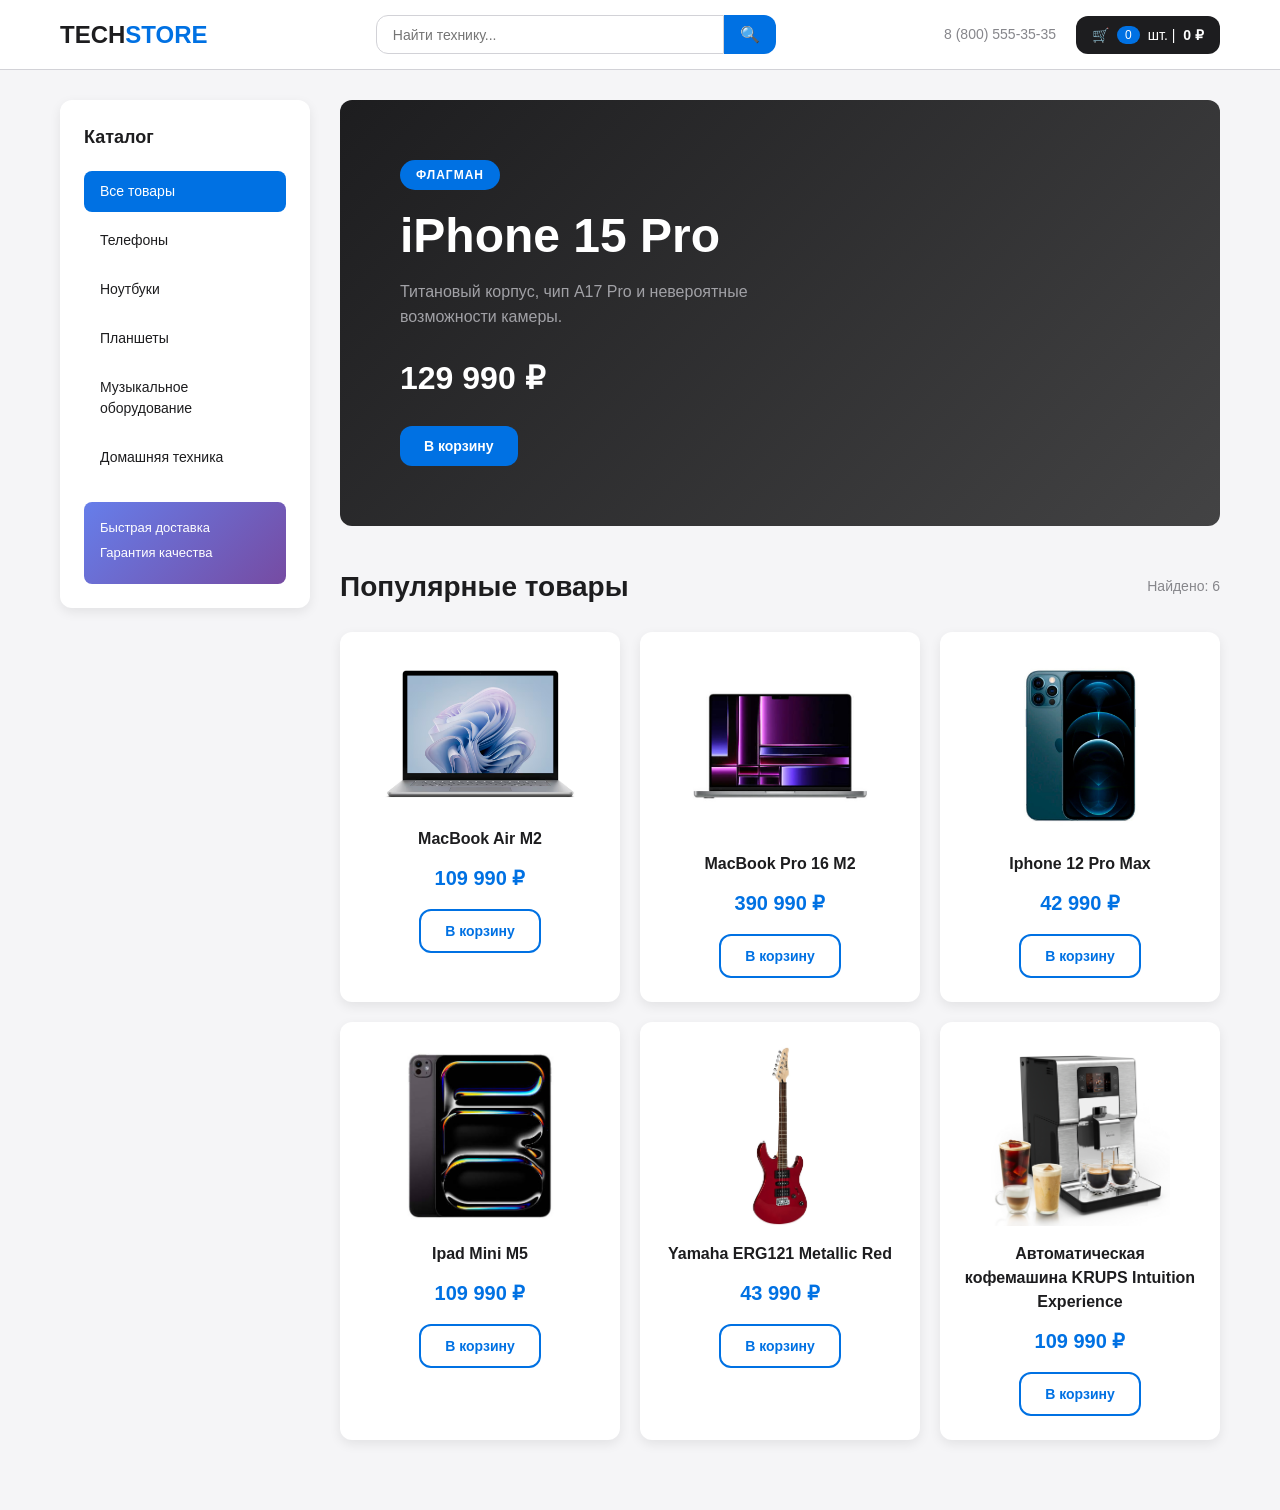
==== index.html @ 4260b051 "Added: working html and css, js not finished" ====
<!DOCTYPE html>
<html lang="ru">
<head>
    <meta charset="UTF-8">
    <meta name="viewport" content="width=device-width, initial-scale=1.0">
    <title>Заголовок страницы</title>
    <link rel="stylesheet" href="css/style.css">
</head>
<body>
<header class="header">
    <div class="header__container">
        <a href="#" class="logo">TECH<span class="logo__accent">STORE</span></a>
        
        <form class="search-form" action="#" method="get">
            <input type="text" placeholder="Найти технику..." class="search-form__input">
            <button type="submit" class="search-form__btn">🔍</button>
        </form>

        <div class="header__actions">
            <span class="header__phone">8 (800) 555-35-35</span>
            <button class="cart-btn" id="open-cart-btn">
                🛒 <span class="cart-btn__count" id="cart-count">0</span> шт. | 
                <span class="cart-btn__sum" id="cart-sum">0 ₽</span>
            </button>
        </div>
    </div>
</header>
<div class="page-wrapper">
    <aside class="sidebar">
        <h2 class="sidebar__title">Каталог</h2>
        <nav class="sidebar__nav">
            <ul class="category-list">
                <li><a href="#" class="category-link active" data-category="all">Все товары</a></li>
                <li><a href="#" class="category-link" data-category="phones">Телефоны</a></li>
                <li><a href="#" class="category-link" data-category="laptops">Ноутбуки</a></li>
                <li><a href="#" class="category-link" data-category="tablets">Планшеты</a></li>
                <li><a href="#" class="category-link" data-category="audio">Музыкальное оборудование</a></li>
                <li><a href="#" class="category-link" data-category="home">Домашняя техника</a></li>
            </ul>
        </nav>

        <div class="promo-block">
            <p>Быстрая доставка</p>
            <p>Гарантия качества</p>
        </div>
    </aside>

    <main class="main-content">

        <section class="hero">
            <div class="hero__content">
                <span class="hero__tag">ФЛАГМАН</span>
                <h1 class="hero__title">iPhone 15 Pro</h1>
                <p class="hero__desc">Титановый корпус, чип A17 Pro и невероятные возможности камеры.</p>
                <span class="hero__price">129 990 ₽</span>
                <button class="btn btn--primary add-to-cart" data-id="1" data-name="iPhone 15 Pro" data-price="129990">В корзину</button>
            </div>
            <div class="hero__image">
            </div>
        </section>

        <section class="catalog">
            <h2 class="catalog__title">Популярные товары <span class="catalog__count">Найдено: 6</span></h2>
            <div class="products-grid">
                <article class="product-card" data-category="laptops" data-name="MacBook Air M2">
                    <img src="img/laptop.jpg" alt="Ноутбук" class="product-card__img">
                    <h3 class="product-card__title">MacBook Air M2</h3>
                    <p class="product-card__price">109 990 ₽</p>
                    <button class="btn btn--outline add-to-cart" data-id="2" data-name="MacBook Air M2" data-price="109990">В корзину</button>
                </article>

                <article class="product-card" data-category="laptops" data-name="MacBook Pro 16 M2">
                    <img src="img/Mackbook Pro.jpeg" alt="Ноутбук" class="product-card__img">
                    <h3 class="product-card__title">MacBook Pro 16 M2</h3>
                    <p class="product-card__price">390 990 ₽</p>
                    <button class="btn btn--outline add-to-cart" data-id="2" data-name="MacBook Air M2" data-price="109990">В корзину</button>
                </article>

                <article class="product-card">
                    <img src="img/Iphone.jpg" alt="Телефон" class="product-card__img">
                    <h3 class="product-card__title">Iphone 12 Pro Max</h3>
                    <p class="product-card__price">42 990 ₽</p>
                    <button class="btn btn--outline add-to-cart" data-id="2" data-name="MacBook Air M2" data-price="109990">В корзину</button>
                </article>

                <article class="product-card">
                    <img src="img/Ipad.jpeg" alt="Планшет" class="product-card__img">
                    <h3 class="product-card__title">Ipad Mini M5</h3>
                    <p class="product-card__price">109 990 ₽</p>
                    <button class="btn btn--outline add-to-cart" data-id="2" data-name="MacBook Air M2" data-price="109990">В корзину</button>
                </article>

                <article class="product-card">
                    <img src="img/Guitar.jpg" alt="Гитара" class="product-card__img">
                    <h3 class="product-card__title">Yamaha ERG121 Metallic Red</h3>
                    <p class="product-card__price">43 990 ₽</p>
                    <button class="btn btn--outline add-to-cart" data-id="2" data-name="MacBook Air M2" data-price="109990">В корзину</button>
                </article>

                <article class="product-card">
                    <img src="img/coffeemaker.jpg" alt="Музы" class="product-card__img">
                    <h3 class="product-card__title">Автоматическая кофемашина KRUPS Intuition Experience</h3>
                    <p class="product-card__price">109 990 ₽</p>
                    <button class="btn btn--outline add-to-cart" data-id="2" data-name="MacBook Air M2" data-price="109990">В корзину</button>
                </article>
            </div>
        </section>
    </main>
</div>

<div class="modal-overlay" id="cart-modal">
    <div class="modal">
        <button class="modal__close" id="close-cart-btn">&times;</button>

        <div id="cart-view">
            <h2 class="modal__title">Корзина</h2>
            <div class="cart-items" id="cart-items-container">
                <p class="empty-cart-msg">Корзина пуста</p>
            </div>
            <div class="cart-total">
                Итого: <span id="modal-total-sum">0 ₽</span>
            </div>
            <button class="btn btn--primary btn--full" id="checkout-btn">
                Оформить заказ
            </button>
        </div>

        <div id="order-view" hidden>
            <h2 class="modal__title">Оформление заказа</h2>
            <form class="order-form" id="order-form">
                <input type="text" name="firstName" placeholder="Имя" required>
                <input type="text" name="lastName"  placeholder="Фамилия" required>
                <input type="text" name="address"   placeholder="Адрес доставки" required>
                <input type="tel"  name="phone"     placeholder="Контактный телефон" required>
                <button type="submit" class="btn btn--primary btn--full">Создать заказ</button>
            </form>
        </div>
    </div>
</div>
<script src="js/app.js"></script>
</body>
</html>
---- css/style.css ----
:root {
    --primary-color: #0071e3;
    --primary-hover: #0077ed;
    --dark-bg: #1d1d1f;
    --light-bg: #f5f5f7;
    --text-main: #1d1d1f;
    --text-secondary: #86868b;
    --border-radius: 12px;
    --shadow: 0 4px 12px rgba(0,0,0,0.08);
    --shadow-hover: 0 8px 24px rgba(0,0,0,0.12);
}

* { 
    box-sizing: border-box; 
    margin: 0; 
    padding: 0; 
}

body { 
    font-family: -apple-system, BlinkMacSystemFont, "Segoe UI", Roboto, sans-serif; 
    background: var(--light-bg); 
    color: var(--text-main);
    line-height: 1.5;
}

/* ШАПКА */
.header {
    position: sticky;
    top: 0;
    z-index: 1000;
    background: rgba(255, 255, 255, 0.95);
    backdrop-filter: blur(10px);
    border-bottom: 1px solid #d2d2d7;
    padding: 15px 0;
}

.header__container {
    display: flex;
    justify-content: space-between;
    align-items: center;
    max-width: 1200px;
    margin: 0 auto;
    padding: 0 20px;
    gap: 20px;
}

.logo {
    font-size: 24px;
    font-weight: 700;
    color: var(--text-main);
    text-decoration: none;
    display: flex;
    align-items: center;
}

.logo__accent {
    color: var(--primary-color);
}

.search-form {
    display: flex;
    flex: 1;
    max-width: 400px;
}

.search-form__input {
    flex: 1;
    padding: 10px 16px;
    border: 1px solid #d2d2d7;
    border-radius: var(--border-radius) 0 0 var(--border-radius);
    font-size: 14px;
    outline: none;
    transition: border-color 0.2s;
}

.search-form__input:focus {
    border-color: var(--primary-color);
}

.search-form__btn {
    padding: 10px 16px;
    background: var(--primary-color);
    color: white;
    border: none;
    border-radius: 0 var(--border-radius) var(--border-radius) 0;
    cursor: pointer;
    font-size: 16px;
    transition: background 0.2s;
}

.search-form__btn:hover {
    background: var(--primary-hover);
}

.header__actions {
    display: flex;
    align-items: center;
    gap: 20px;
}

.header__phone {
    font-size: 14px;
    color: var(--text-secondary);
    font-weight: 500;
}

.cart-btn {
    display: flex;
    align-items: center;
    gap: 8px;
    padding: 10px 16px;
    background: var(--dark-bg);
    color: white;
    border: none;
    border-radius: var(--border-radius);
    cursor: pointer;
    font-size: 14px;
    font-weight: 500;
    transition: background 0.2s;
}

.cart-btn:hover {
    background: #000;
}

.cart-btn__count {
    background: var(--primary-color);
    padding: 2px 8px;
    border-radius: 10px;
    font-size: 12px;
}

/*ОСНОВНАЯ СТРАНИЦА*/
.page-wrapper {
    display: grid;
    grid-template-columns: 250px 1fr;
    gap: 30px;
    max-width: 1200px;
    margin: 30px auto;
    padding: 0 20px;
}

/* САЙДБАР */
.sidebar {
    background: white;
    padding: 24px;
    border-radius: var(--border-radius);
    box-shadow: var(--shadow);
    height: fit-content;
    position: sticky;
    top: 100px;
}

.sidebar__title {
    font-size: 18px;
    font-weight: 700;
    margin-bottom: 20px;
    color: var(--text-main);
}

.sidebar__nav {
    margin-bottom: 24px;
}

.category-list {
    list-style: none;
}

.category-list li {
    margin-bottom: 8px;
}

.category-link {
    display: block;
    padding: 10px 16px;
    color: var(--text-main);
    text-decoration: none;
    border-radius: 8px;
    font-size: 14px;
    transition: all 0.2s;
}

.category-link:hover {
    background: var(--light-bg);
}

.category-link.active {
    background: var(--primary-color);
    color: white;
    font-weight: 500;
}

.promo-block {
    background: linear-gradient(135deg, #667eea 0%, #764ba2 100%);
    padding: 16px;
    border-radius: 8px;
    color: white;
    font-size: 13px;
    line-height: 1.6;
}

.promo-block p {
    margin-bottom: 4px;
}

/* БОЛЬШОЙ БАННЕР */
.hero {
    display: flex;
    align-items: center;
    justify-content: space-between;
    background: linear-gradient(135deg, #1d1d1f 0%, #434344 100%);
    border-radius: var(--border-radius);
    padding: 60px;
    margin-bottom: 40px;
    color: white;
    gap: 40px;
}

.hero__content {
    flex: 1;
}

.hero__tag {
    display: inline-block;
    background: var(--primary-color);
    padding: 6px 16px;
    border-radius: 20px;
    font-size: 12px;
    font-weight: 600;
    letter-spacing: 1px;
    margin-bottom: 20px;
}

.hero__title {
    font-size: 48px;
    font-weight: 700;
    margin-bottom: 16px;
    line-height: 1.1;
}

.hero__desc {
    font-size: 16px;
    color: #a1a1a6;
    margin-bottom: 24px;
    line-height: 1.6;
}

.hero__price {
    display: block;
    font-size: 32px;
    font-weight: 700;
    margin-bottom: 24px;
}

.hero__image {
    flex: 1;
    display: flex;
    justify-content: center;
    align-items: center;
    min-height: 300px;
}

/* КНОПКИ */
.btn {
    padding: 12px 24px;
    border: none;
    border-radius: var(--border-radius);
    font-size: 14px;
    font-weight: 600;
    cursor: pointer;
    transition: all 0.2s;
    text-decoration: none;
    display: inline-block;
}

.btn--primary {
    background: var(--primary-color);
    color: white;
}

.btn--primary:hover {
    background: var(--primary-hover);
    transform: translateY(-2px);
}

.btn--outline {
    background: transparent;
    color: var(--primary-color);
    border: 2px solid var(--primary-color);
}

.btn--outline:hover {
    background: var(--primary-color);
    color: white;
}

.btn--full {
    width: 100%;
}

/* КАТАЛОГ */
.catalog {
    margin-bottom: 40px;
}

.catalog__title {
    font-size: 28px;
    font-weight: 700;
    margin-bottom: 24px;
    display: flex;
    justify-content: space-between;
    align-items: center;
}

.catalog__count {
    font-size: 14px;
    color: var(--text-secondary);
    font-weight: 400;
}

.products-grid {
    display: grid;
    grid-template-columns: repeat(auto-fill, minmax(220px, 1fr));
    gap: 20px;
}

.product-card {
    background: white;
    border-radius: var(--border-radius);
    padding: 24px;
    display: flex;
    flex-direction: column;
    align-items: center;
    text-align: center;
    box-shadow: var(--shadow);
    transition: all 0.3s;
}

.product-card:hover {
    box-shadow: var(--shadow-hover);
    transform: translateY(-4px);
}

.product-card__img {
    width: 100%;
    max-height: 180px;
    object-fit: contain;
    margin-bottom: 16px;
}

.product-card__title {
    font-size: 16px;
    font-weight: 600;
    margin-bottom: 12px;
    color: var(--text-main);
}

.product-card__price {
    font-size: 20px;
    font-weight: 700;
    color: var(--primary-color);
    margin-bottom: 16px;
}

/* МОДАЛЬНОЕ ОКНО */
.modal-overlay {
    display: none;
    position: fixed;
    top: 0;
    left: 0;
    width: 100%;
    height: 100%;
    background: rgba(0, 0, 0, 0.5);
    z-index: 2000;
    justify-content: center;
    align-items: center;
    padding: 20px;
}

.modal-overlay.active {
    display: flex;
}

.modal {
    background: white;
    border-radius: var(--border-radius);
    padding: 32px;
    max-width: 500px;
    width: 100%;
    max-height: 90vh;
    overflow-y: auto;
    position: relative;
    box-shadow: 0 20px 60px rgba(0,0,0,0.3);
}

.modal__close {
    position: absolute;
    top: 16px;
    right: 16px;
    background: none;
    border: none;
    font-size: 28px;
    cursor: pointer;
    color: var(--text-secondary);
    transition: color 0.2s;
}

.modal__close:hover {
    color: var(--text-main);
}

.modal__title {
    font-size: 24px;
    font-weight: 700;
    margin-bottom: 24px;
}

.cart-btn__sum {
    font-weight: 600;
}

.cart-items {
    margin-bottom: 24px;
}

.empty-cart-msg {
    text-align: center;
    color: var(--text-secondary);
    padding: 40px 0;
    font-size: 16px;
}

.cart-item {
    display: flex;
    justify-content: space-between;
    align-items: center;
    padding: 16px 0;
    border-bottom: 1px solid #e5e5e7;
    gap: 16px;
}

.cart-item__controls {
    display: flex;
    align-items: center;
    gap: 12px;
}

.qty-btn {
    width: 32px;
    height: 32px;
    border: 1px solid #d2d2d7;
    background: white;
    border-radius: 8px;
    cursor: pointer;
    font-size: 16px;
    font-weight: 600;
    transition: all 0.2s;
}

.qty-btn:hover {
    background: var(--light-bg);
    border-color: var(--primary-color);
}

.remove-btn {
    background: none;
    border: none;
    color: #ff3b30;
    cursor: pointer;
    font-size: 13px;
    font-weight: 500;
    transition: opacity 0.2s;
}

.remove-btn:hover {
    opacity: 0.7;
}

.cart-total {
    font-size: 20px;
    font-weight: 700;
    margin-bottom: 24px;
    padding-top: 16px;
    border-top: 2px solid var(--text-main);
}

/* ФОРМА ЗАКАЗА */
.order-form {
    margin-top: 24px;
}

.order-form h3 {
    font-size: 18px;
    font-weight: 600;
    margin-bottom: 16px;
}

.order-form input {
    width: 100%;
    padding: 12px 16px;
    border: 1px solid #d2d2d7;
    border-radius: 8px;
    font-size: 14px;
    margin-bottom: 12px;
    outline: none;
    transition: border-color 0.2s;
}

.order-form input:focus {
    border-color: var(--primary-color);
}

/* АДАПТИВНОСТЬ */
@media (max-width: 1024px) {
    .page-wrapper {
        grid-template-columns: 200px 1fr;
    }
    .products-grid {
        grid-template-columns: repeat(2, 1fr);
    }
    .hero {
        padding: 40px;
    }
    .hero__title {
        font-size: 36px;
    }
}

@media (max-width: 768px) {
    .header__container {
        flex-wrap: wrap;
    }
    .search-form {
        order: 3;
        max-width: 100%;
        flex-basis: 100%;
        margin-top: 12px;
    }
    .page-wrapper {
        display: flex;
        flex-direction: column;
    }
    .sidebar {
        position: static;
    }
    .sidebar__nav ul {
        display: flex;
        overflow-x: auto;
        gap: 10px;
        padding-bottom: 8px;
    }
    .category-link {
        white-space: nowrap;
        padding: 8px 16px;
        background: var(--light-bg);
        border-radius: 20px;
    }
    .category-link.active {
        background: var(--primary-color);
        color: white;
    }
    .products-grid {
        grid-template-columns: 1fr;
    }
    .header__phone {
        display: none;
    }
    .hero {
        flex-direction: column;
        text-align: center;
        padding: 32px 24px;
    }
    .hero__title {
        font-size: 28px;
    }
    .hero__price {
        font-size: 24px;
    }
    .catalog__title {
        flex-direction: column;
        align-items: flex-start;
        gap: 8px;
    }
}
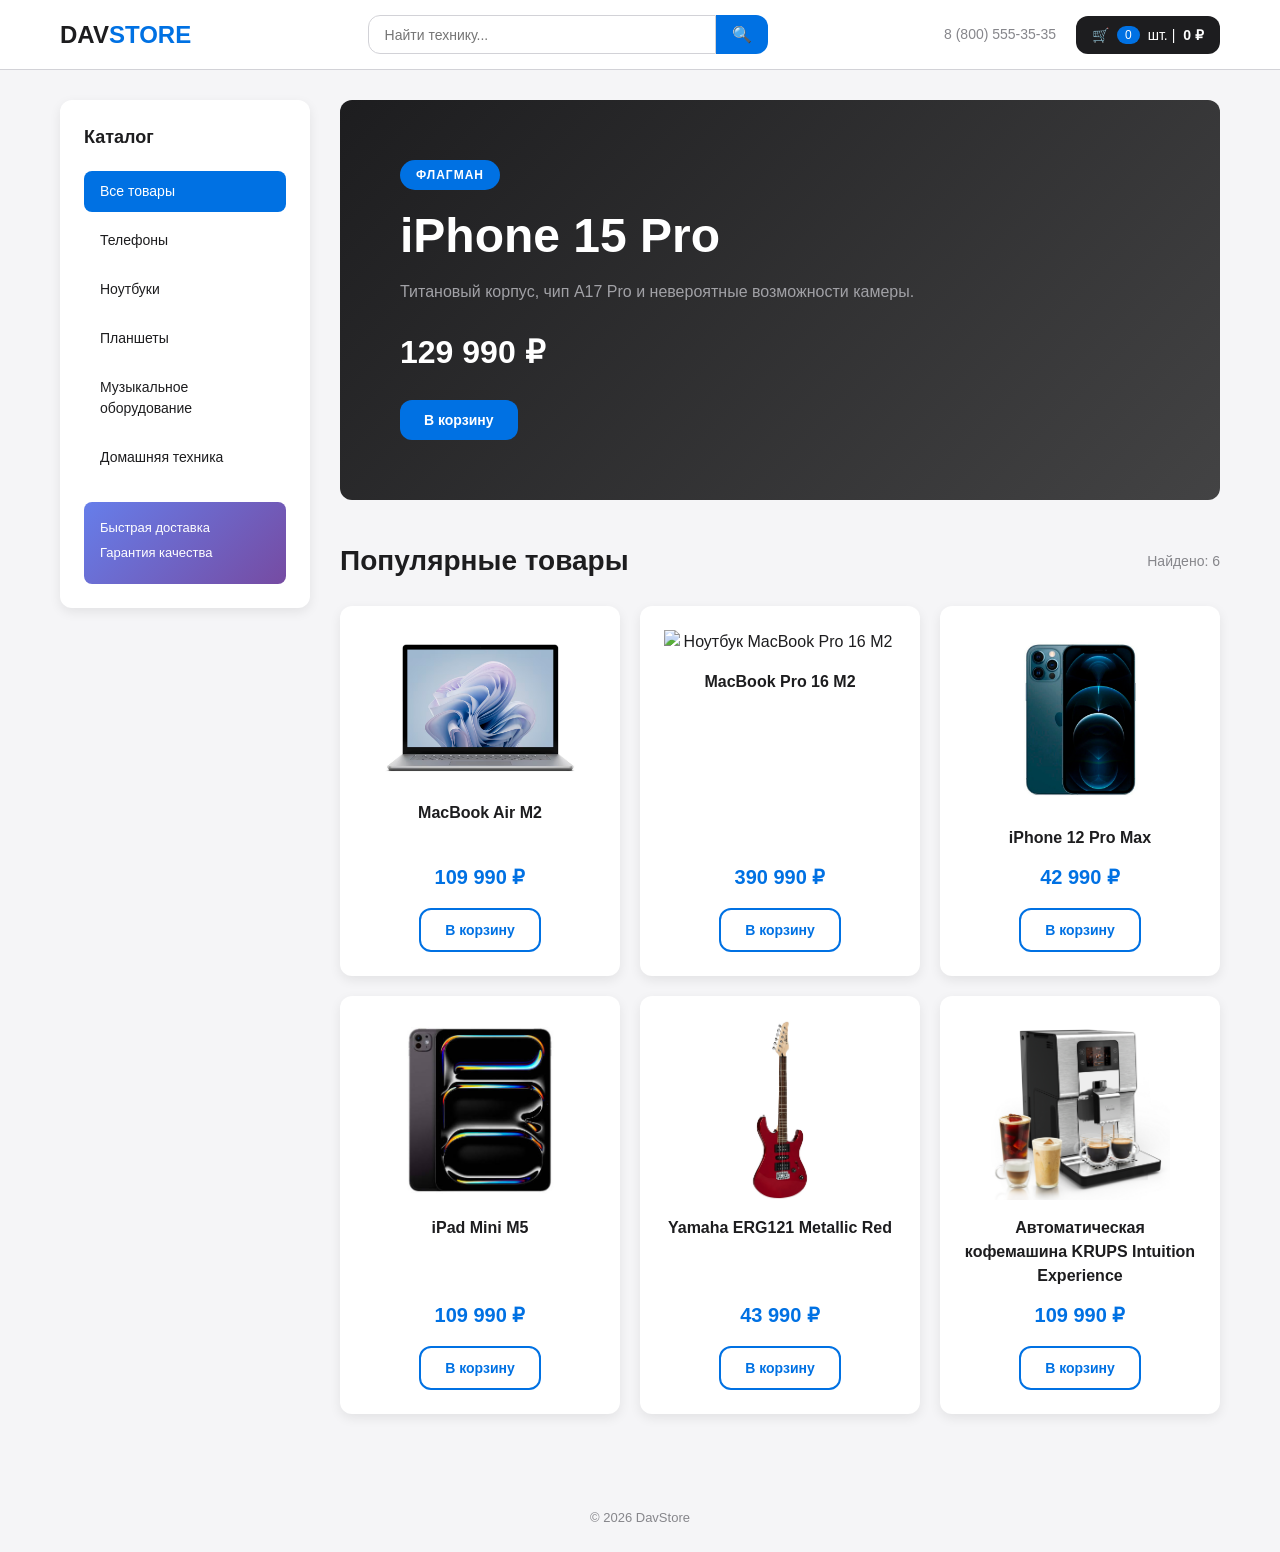
==== commit 0e8b0235: "js rewritten, css added styles for cart and order form, site fucntioning" ====
--- a/index.html
+++ b/index.html
@@ -3,32 +3,33 @@
 <head>
     <meta charset="UTF-8">
     <meta name="viewport" content="width=device-width, initial-scale=1.0">
-    <title>Заголовок страницы</title>
+    <title>DavStore</title>
     <link rel="stylesheet" href="css/style.css">
 </head>
 <body>
 <header class="header">
     <div class="header__container">
-        <a href="#" class="logo">TECH<span class="logo__accent">STORE</span></a>
-        
-        <form class="search-form" action="#" method="get">
-            <input type="text" placeholder="Найти технику..." class="search-form__input">
-            <button type="submit" class="search-form__btn">🔍</button>
+        <a href="#" class="logo">DAV<span class="logo__accent">STORE</span></a>
+
+        <form class="search-form" id="search-form" action="#" method="get" role="search">
+            <input type="search" id="search-input" placeholder="Найти технику..." class="search-form__input" aria-label="Поиск по каталогу">
+            <button type="submit" class="search-form__btn" aria-label="Найти">🔍</button>
         </form>
 
         <div class="header__actions">
             <span class="header__phone">8 (800) 555-35-35</span>
-            <button class="cart-btn" id="open-cart-btn">
-                🛒 <span class="cart-btn__count" id="cart-count">0</span> шт. | 
+            <button type="button" class="cart-btn" id="open-cart-btn" aria-label="Открыть корзину">
+                🛒 <span class="cart-btn__count" id="cart-count">0</span> шт. |
                 <span class="cart-btn__sum" id="cart-sum">0 ₽</span>
             </button>
         </div>
     </div>
 </header>
+
 <div class="page-wrapper">
     <aside class="sidebar">
         <h2 class="sidebar__title">Каталог</h2>
-        <nav class="sidebar__nav">
+        <nav class="sidebar__nav" aria-label="Категории товаров">
             <ul class="category-list">
                 <li><a href="#" class="category-link active" data-category="all">Все товары</a></li>
                 <li><a href="#" class="category-link" data-category="phones">Телефоны</a></li>
@@ -53,74 +54,76 @@
                 <h1 class="hero__title">iPhone 15 Pro</h1>
                 <p class="hero__desc">Титановый корпус, чип A17 Pro и невероятные возможности камеры.</p>
                 <span class="hero__price">129 990 ₽</span>
-                <button class="btn btn--primary add-to-cart" data-id="1" data-name="iPhone 15 Pro" data-price="129990">В корзину</button>
-            </div>
-            <div class="hero__image">
+                <button type="button" class="btn btn--primary add-to-cart" data-id="1" data-name="iPhone 15 Pro" data-price="129990">В корзину</button>
             </div>
         </section>
 
         <section class="catalog">
-            <h2 class="catalog__title">Популярные товары <span class="catalog__count">Найдено: 6</span></h2>
-            <div class="products-grid">
+            <h2 class="catalog__title">Популярные товары <span class="catalog__count" id="catalog-count">Найдено: 6</span></h2>
+            <div class="products-grid" id="products-grid">
                 <article class="product-card" data-category="laptops" data-name="MacBook Air M2">
-                    <img src="img/laptop.jpg" alt="Ноутбук" class="product-card__img">
+                    <img src="img/laptop.jpg" alt="Ноутбук MacBook Air M2" class="product-card__img" loading="lazy">
                     <h3 class="product-card__title">MacBook Air M2</h3>
                     <p class="product-card__price">109 990 ₽</p>
-                    <button class="btn btn--outline add-to-cart" data-id="2" data-name="MacBook Air M2" data-price="109990">В корзину</button>
+                    <button type="button" class="btn btn--outline add-to-cart" data-id="2" data-name="MacBook Air M2" data-price="109990">В корзину</button>
                 </article>
 
                 <article class="product-card" data-category="laptops" data-name="MacBook Pro 16 M2">
-                    <img src="img/Mackbook Pro.jpeg" alt="Ноутбук" class="product-card__img">
+                    <img src="img/macbook-pro.jpeg" alt="Ноутбук MacBook Pro 16 M2" class="product-card__img" loading="lazy">
                     <h3 class="product-card__title">MacBook Pro 16 M2</h3>
                     <p class="product-card__price">390 990 ₽</p>
-                    <button class="btn btn--outline add-to-cart" data-id="2" data-name="MacBook Air M2" data-price="109990">В корзину</button>
+                    <button type="button" class="btn btn--outline add-to-cart" data-id="3" data-name="MacBook Pro 16 M2" data-price="390990">В корзину</button>
                 </article>
 
-                <article class="product-card">
-                    <img src="img/Iphone.jpg" alt="Телефон" class="product-card__img">
-                    <h3 class="product-card__title">Iphone 12 Pro Max</h3>
+                <article class="product-card" data-category="phones" data-name="iPhone 12 Pro Max">
+                    <img src="img/Iphone.jpg" alt="Смартфон iPhone 12 Pro Max" class="product-card__img" loading="lazy">
+                    <h3 class="product-card__title">iPhone 12 Pro Max</h3>
                     <p class="product-card__price">42 990 ₽</p>
-                    <button class="btn btn--outline add-to-cart" data-id="2" data-name="MacBook Air M2" data-price="109990">В корзину</button>
+                    <button type="button" class="btn btn--outline add-to-cart" data-id="4" data-name="iPhone 12 Pro Max" data-price="42990">В корзину</button>
                 </article>
 
-                <article class="product-card">
-                    <img src="img/Ipad.jpeg" alt="Планшет" class="product-card__img">
-                    <h3 class="product-card__title">Ipad Mini M5</h3>
+                <article class="product-card" data-category="tablets" data-name="iPad Mini M5">
+                    <img src="img/Ipad.jpeg" alt="Планшет iPad Mini" class="product-card__img" loading="lazy">
+                    <h3 class="product-card__title">iPad Mini M5</h3>
                     <p class="product-card__price">109 990 ₽</p>
-                    <button class="btn btn--outline add-to-cart" data-id="2" data-name="MacBook Air M2" data-price="109990">В корзину</button>
+                    <button type="button" class="btn btn--outline add-to-cart" data-id="5" data-name="iPad Mini M5" data-price="109990">В корзину</button>
                 </article>
 
-                <article class="product-card">
-                    <img src="img/Guitar.jpg" alt="Гитара" class="product-card__img">
+                <article class="product-card" data-category="audio" data-name="Yamaha ERG121 Metallic Red">
+                    <img src="img/Guitar.jpg" alt="Электрогитара Yamaha ERG121" class="product-card__img" loading="lazy">
                     <h3 class="product-card__title">Yamaha ERG121 Metallic Red</h3>
                     <p class="product-card__price">43 990 ₽</p>
-                    <button class="btn btn--outline add-to-cart" data-id="2" data-name="MacBook Air M2" data-price="109990">В корзину</button>
+                    <button type="button" class="btn btn--outline add-to-cart" data-id="6" data-name="Yamaha ERG121 Metallic Red" data-price="43990">В корзину</button>
                 </article>
 
-                <article class="product-card">
-                    <img src="img/coffeemaker.jpg" alt="Музы" class="product-card__img">
+                <article class="product-card" data-category="home" data-name="KRUPS Intuition Experience">
+                    <img src="img/coffeemaker.jpg" alt="Кофемашина KRUPS Intuition Experience" class="product-card__img" loading="lazy">
                     <h3 class="product-card__title">Автоматическая кофемашина KRUPS Intuition Experience</h3>
                     <p class="product-card__price">109 990 ₽</p>
-                    <button class="btn btn--outline add-to-cart" data-id="2" data-name="MacBook Air M2" data-price="109990">В корзину</button>
+                    <button type="button" class="btn btn--outline add-to-cart" data-id="7" data-name="KRUPS Intuition Experience" data-price="109990">В корзину</button>
                 </article>
             </div>
         </section>
     </main>
 </div>
 
+<footer class="footer">
+    <p>&copy; 2026 DavStore</p>
+</footer>
+
 <div class="modal-overlay" id="cart-modal">
-    <div class="modal">
-        <button class="modal__close" id="close-cart-btn">&times;</button>
+    <div class="modal" role="dialog" aria-modal="true" aria-labelledby="cart-title">
+        <button type="button" class="modal__close" id="close-cart-btn" aria-label="Закрыть">&times;</button>
 
         <div id="cart-view">
-            <h2 class="modal__title">Корзина</h2>
+            <h2 class="modal__title" id="cart-title">Корзина</h2>
             <div class="cart-items" id="cart-items-container">
                 <p class="empty-cart-msg">Корзина пуста</p>
             </div>
             <div class="cart-total">
                 Итого: <span id="modal-total-sum">0 ₽</span>
             </div>
-            <button class="btn btn--primary btn--full" id="checkout-btn">
+            <button type="button" class="btn btn--primary btn--full" id="checkout-btn" disabled>
                 Оформить заказ
             </button>
         </div>
@@ -128,15 +131,23 @@
         <div id="order-view" hidden>
             <h2 class="modal__title">Оформление заказа</h2>
             <form class="order-form" id="order-form">
-                <input type="text" name="firstName" placeholder="Имя" required>
-                <input type="text" name="lastName"  placeholder="Фамилия" required>
-                <input type="text" name="address"   placeholder="Адрес доставки" required>
-                <input type="tel"  name="phone"     placeholder="Контактный телефон" required>
+                <input type="text" name="firstName" placeholder="Имя" aria-label="Имя" autocomplete="given-name" required>
+                <input type="text" name="lastName" placeholder="Фамилия" aria-label="Фамилия" autocomplete="family-name" required>
+                <input type="text" name="address" placeholder="Адрес доставки" aria-label="Адрес доставки" autocomplete="street-address" required>
+                <input type="tel" name="phone" placeholder="Контактный телефон" aria-label="Контактный телефон" autocomplete="tel"
+                       pattern="[0-9+()\s\-]{10,18}" title="Введите телефон, например +7 (999) 123-45-67" required>
                 <button type="submit" class="btn btn--primary btn--full">Создать заказ</button>
             </form>
         </div>
+
+        <div id="success-view" class="order-success" hidden>
+            <h2 class="order-success__title">Заказ создан!</h2>
+            <p class="order-success__text">Мы свяжемся с вами для подтверждения.</p>
+            <button type="button" class="btn btn--primary btn--full" id="success-close-btn">Закрыть</button>
+        </div>
     </div>
 </div>
+
 <script src="js/app.js"></script>
 </body>
-</html>+</html>
--- a/css/style.css
+++ b/css/style.css
@@ -581,4 +581,95 @@
         align-items: flex-start;
         gap: 8px;
     }
-}+}
+
+/* ===== ДОПОЛНЕНИЯ ===== */
+.product-card[hidden] { display: none; }
+.product-card__title { flex: 1; }
+
+.btn:disabled {
+    opacity: 0.5;
+    cursor: not-allowed;
+    transform: none;
+}
+
+.no-results {
+    grid-column: 1 / -1;
+    text-align: center;
+    color: var(--text-secondary);
+    padding: 40px 0;
+}
+
+/* Корзина */
+.cart-item__info {
+    flex: 1;
+    min-width: 0;
+}
+
+.cart-item__name {
+    font-size: 15px;
+    font-weight: 600;
+}
+
+.cart-item__price {
+    font-size: 13px;
+    color: var(--text-secondary);
+}
+
+.qty-value {
+    min-width: 24px;
+    text-align: center;
+    font-weight: 600;
+}
+
+.cart-item__sum {
+    min-width: 90px;
+    text-align: right;
+    font-weight: 700;
+}
+
+/* Форма и сообщение об успехе */
+.order-form input:invalid:not(:placeholder-shown) {
+    border-color: #ff3b30;
+}
+
+.order-success {
+    text-align: center;
+    padding: 24px 0;
+}
+
+.order-success__title {
+    font-size: 28px;
+    font-weight: 700;
+    color: #34c759;
+    margin-bottom: 12px;
+}
+
+.order-success__text {
+    color: var(--text-secondary);
+    margin-bottom: 24px;
+}
+
+.footer {
+    text-align: center;
+    color: var(--text-secondary);
+    font-size: 13px;
+    padding: 24px 20px;
+}
+
+/* Дополнительная адаптивность */
+@media (min-width: 481px) and (max-width: 768px) {
+    .products-grid {
+        grid-template-columns: repeat(2, 1fr);
+    }
+}
+
+@media (max-width: 480px) {
+    .logo { font-size: 20px; }
+    .cart-btn { padding: 8px 12px; font-size: 13px; }
+    .catalog__title { font-size: 22px; }
+    .modal { padding: 24px 16px; }
+    .cart-item { flex-wrap: wrap; }
+    .cart-item__info { flex-basis: 100%; }
+    .cart-item__sum { margin-left: auto; }
+}
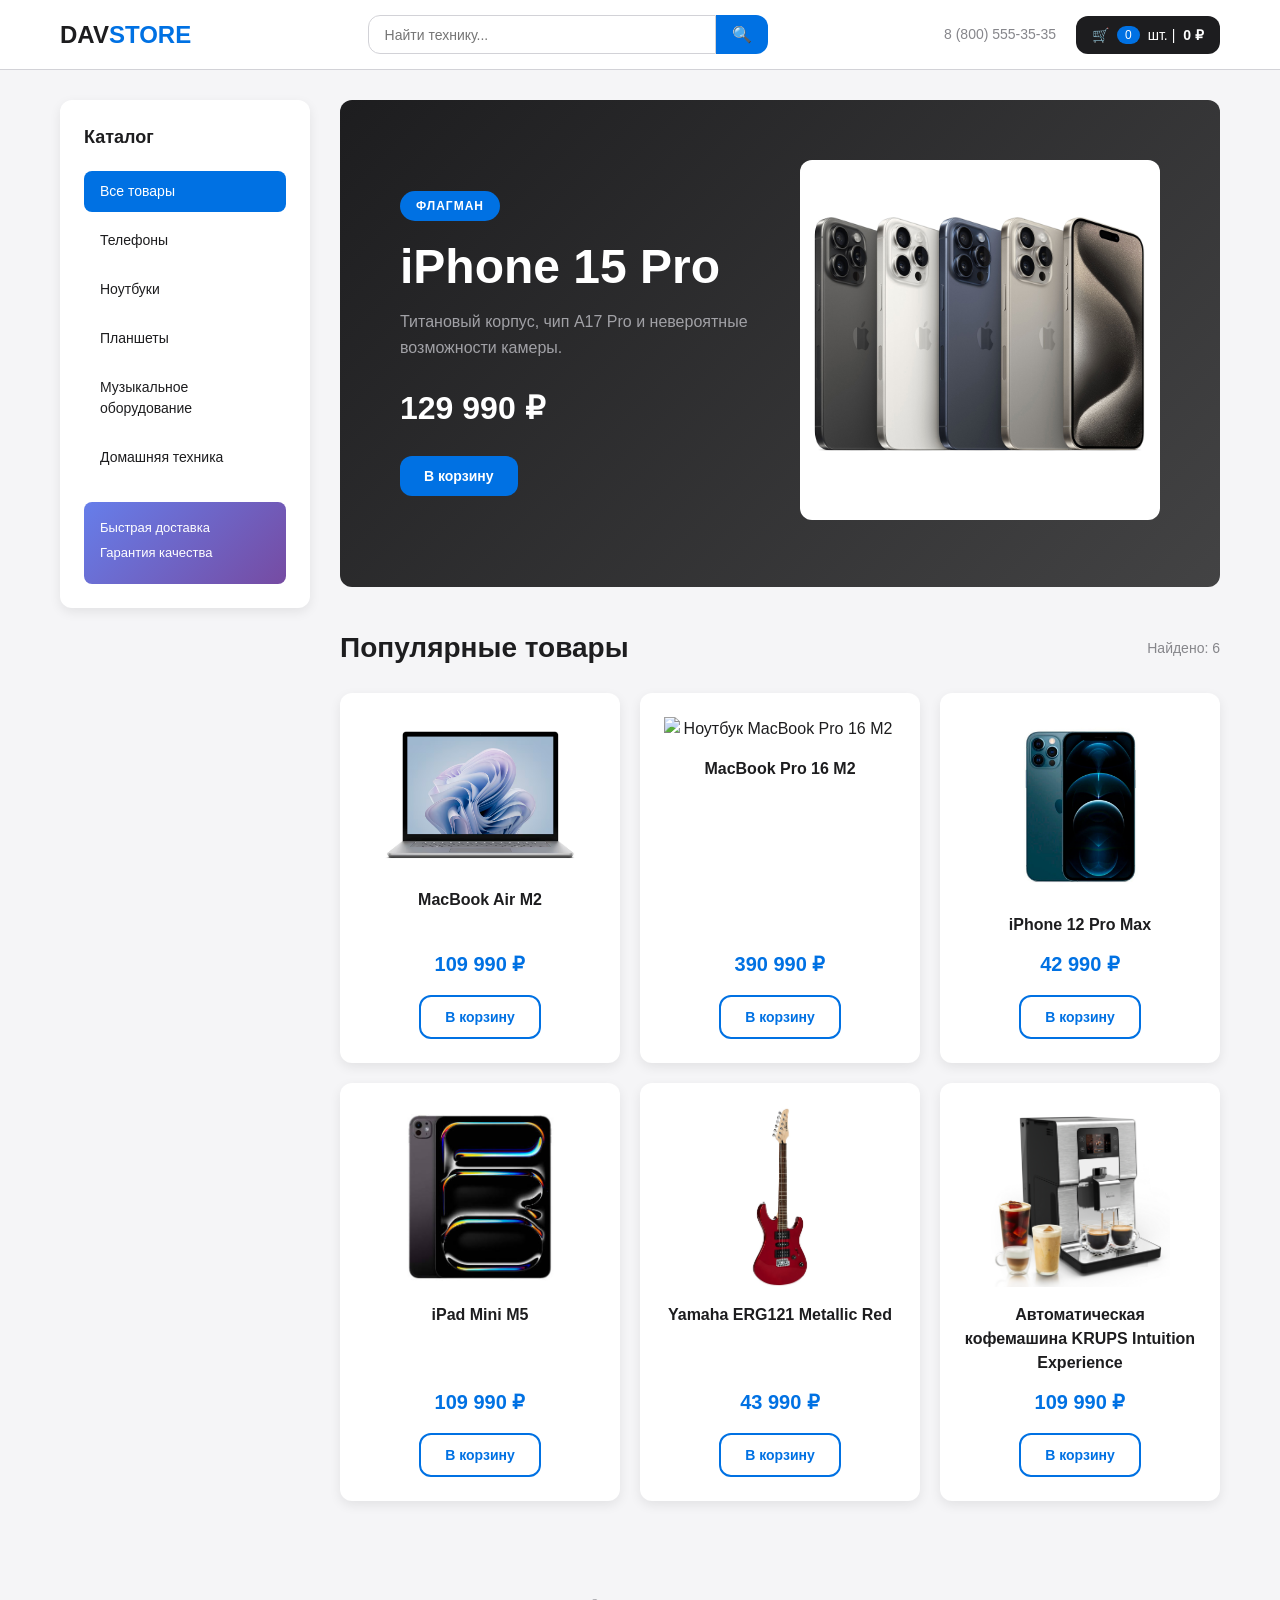
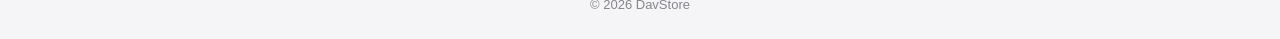
==== commit 31f2331f: "Final commit, hero image fixed" ====
--- a/index.html
+++ b/index.html
@@ -49,14 +49,18 @@
     <main class="main-content">
 
         <section class="hero">
-            <div class="hero__content">
-                <span class="hero__tag">ФЛАГМАН</span>
-                <h1 class="hero__title">iPhone 15 Pro</h1>
-                <p class="hero__desc">Титановый корпус, чип A17 Pro и невероятные возможности камеры.</p>
-                <span class="hero__price">129 990 ₽</span>
-                <button type="button" class="btn btn--primary add-to-cart" data-id="1" data-name="iPhone 15 Pro" data-price="129990">В корзину</button>
-            </div>
-        </section>
+        <div class="hero__content">
+            <span class="hero__tag">ФЛАГМАН</span>
+            <h1 class="hero__title">iPhone 15 Pro</h1>
+            <p class="hero__desc">Титановый корпус, чип A17 Pro и невероятные возможности камеры.</p>
+            <span class="hero__price">129 990 ₽</span>
+            <button type="button" class="btn btn--primary add-to-cart" data-id="1" data-name="iPhone 15 Pro" data-price="129990">В корзину</button>
+        </div>
+
+        <div class="hero__image">
+            <img src="img/iphone15.jpg" alt="iPhone 15 Pro в разных цветах" class="hero__img">
+        </div>
+    </section>
 
         <section class="catalog">
             <h2 class="catalog__title">Популярные товары <span class="catalog__count" id="catalog-count">Найдено: 6</span></h2>
--- a/css/style.css
+++ b/css/style.css
@@ -252,12 +252,11 @@
     margin-bottom: 24px;
 }
 
-.hero__image {
-    flex: 1;
-    display: flex;
-    justify-content: center;
-    align-items: center;
-    min-height: 300px;
+.hero__img {
+    max-width: 100%;
+    max-height: 360px;
+    object-fit: contain;
+    border-radius: var(--border-radius);
 }
 
 /* КНОПКИ */
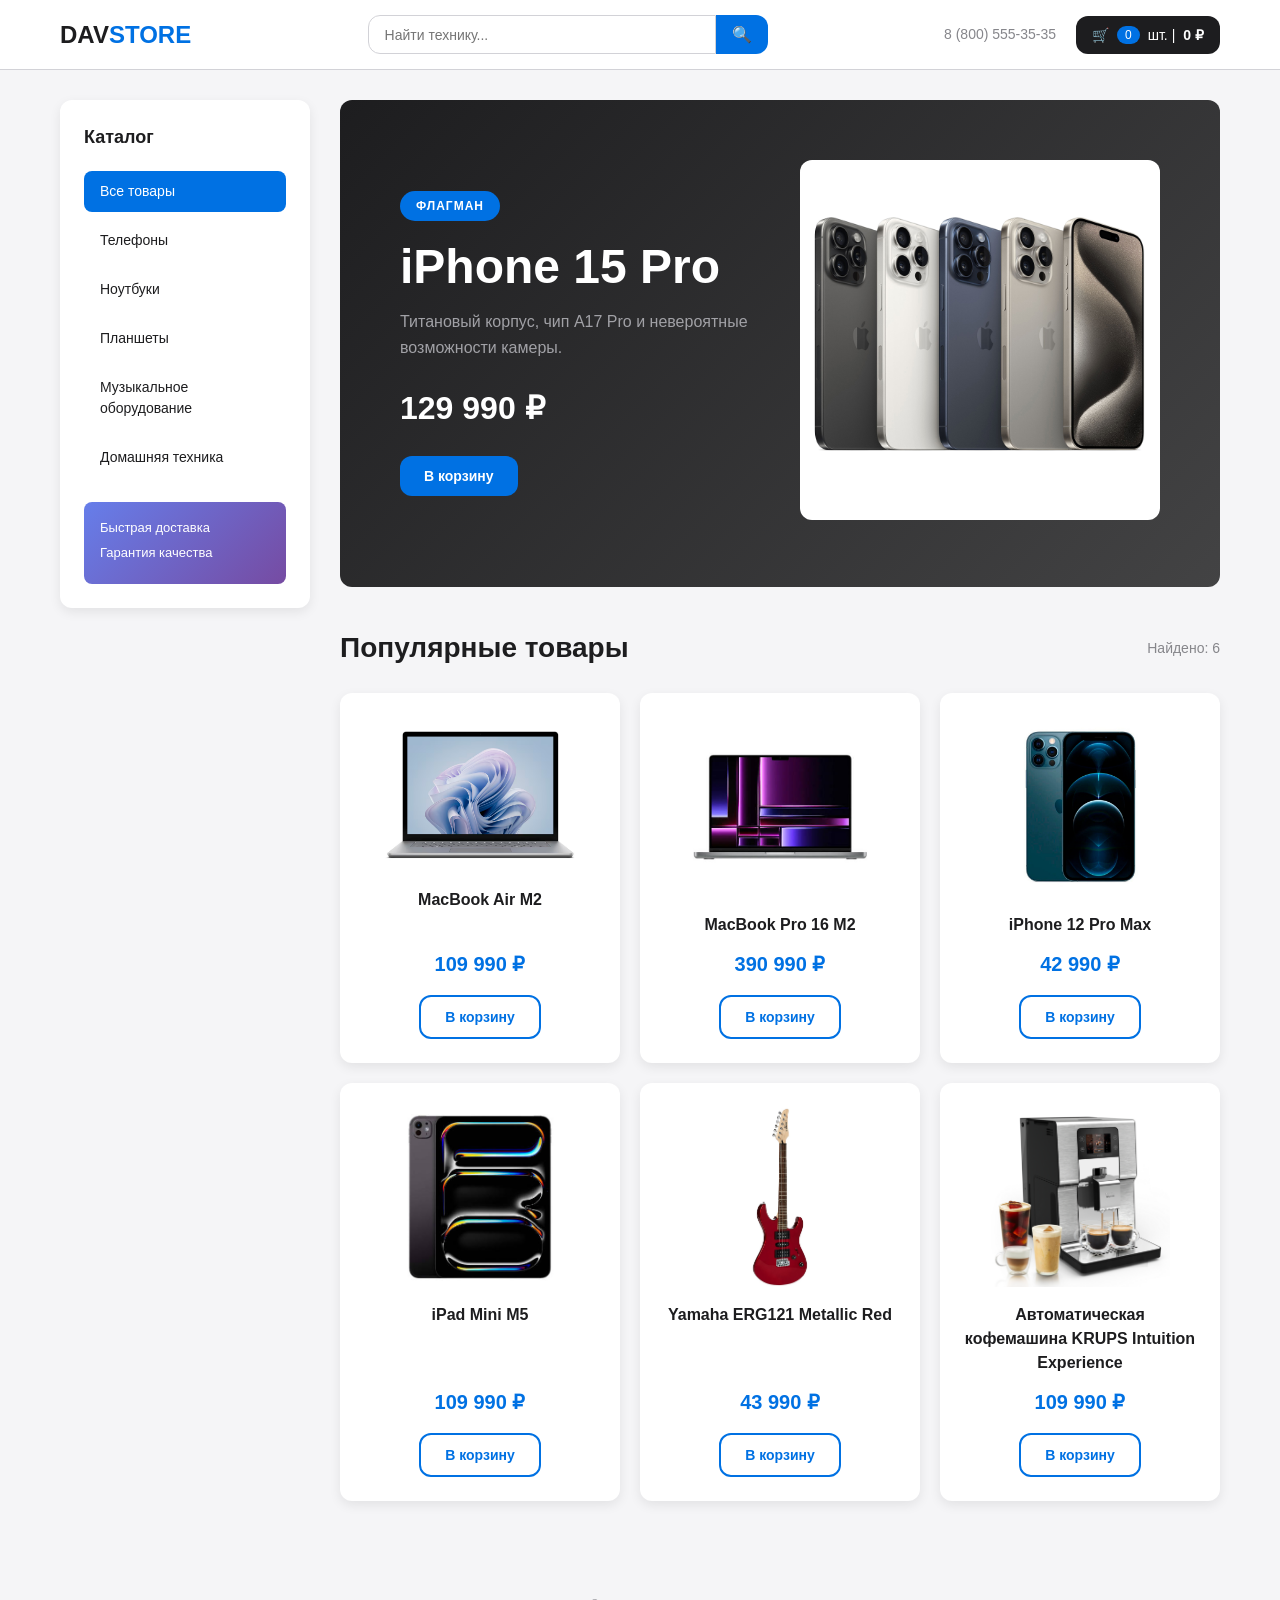
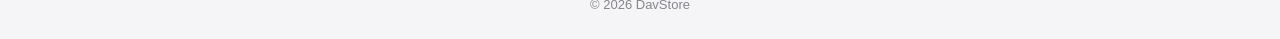
==== commit d009d225: "Image of mackbook fixed" ====
--- a/index.html
+++ b/index.html
@@ -73,7 +73,7 @@
                 </article>
 
                 <article class="product-card" data-category="laptops" data-name="MacBook Pro 16 M2">
-                    <img src="img/macbook-pro.jpeg" alt="Ноутбук MacBook Pro 16 M2" class="product-card__img" loading="lazy">
+                    <img src="img/macbook-pro.png" alt="Ноутбук MacBook Pro 16 M2" class="product-card__img" loading="lazy">
                     <h3 class="product-card__title">MacBook Pro 16 M2</h3>
                     <p class="product-card__price">390 990 ₽</p>
                     <button type="button" class="btn btn--outline add-to-cart" data-id="3" data-name="MacBook Pro 16 M2" data-price="390990">В корзину</button>
